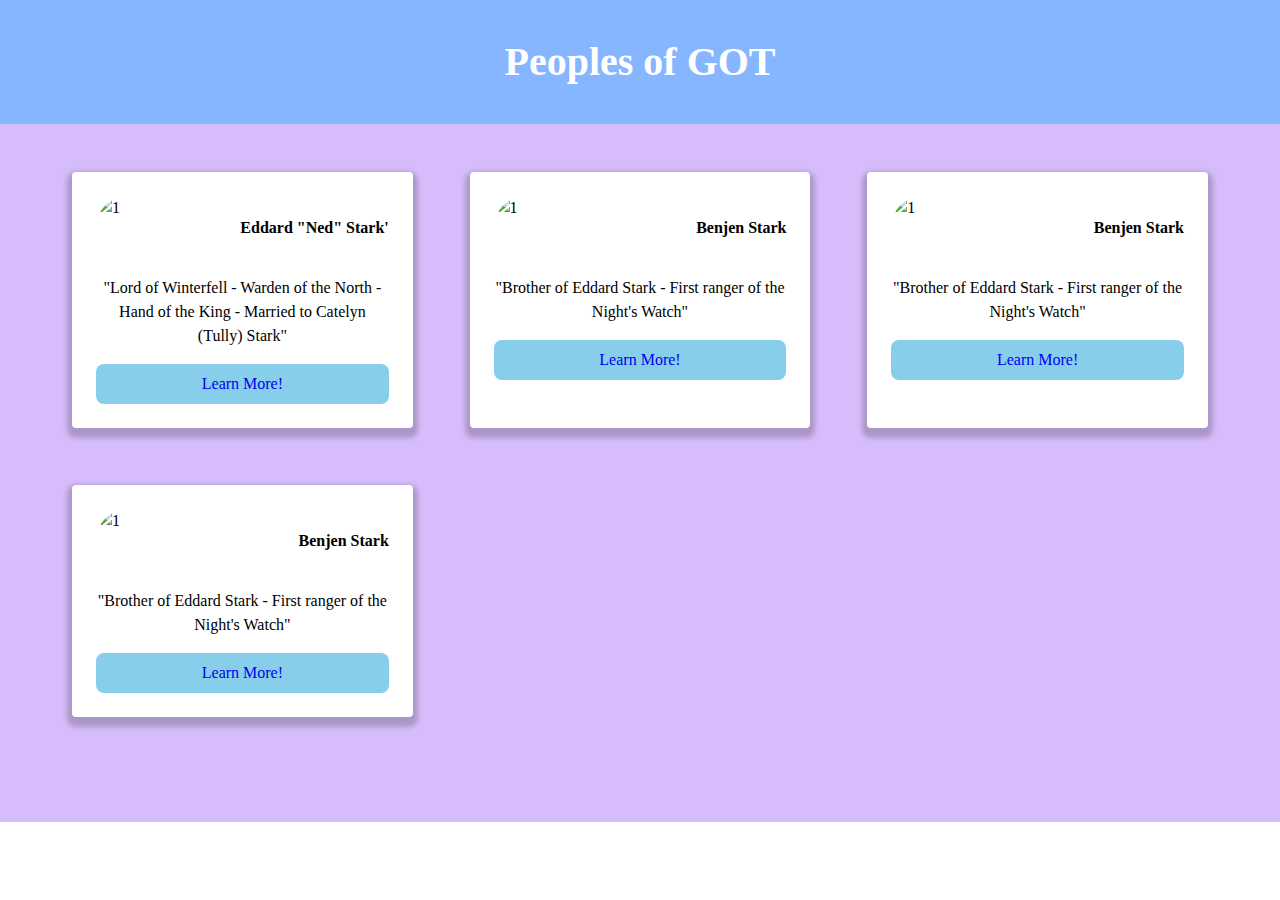
==== block-BJaaef/code/index.html @ c5e38f51 "dom" ====
<!DOCTYPE html>
<html lang="en">
  <head>
    <meta charset="UTF-8" />
    <meta name="viewport" content="width=device-width, initial-scale=1.0" />
    <title>GOT People</title>
    <link rel="stylesheet" href="style.css" />
  </head>
  <body>
    <header class="header">
         <h1>Peoples of GOT</h1>
    </header>
    <main>
      <section class="gots">
        <div class="container flex justify-between wrap">
          <article class="flex-30">
            <div class="flex justify-between align-center">
              <img src="https://raw.githubusercontent.com/nnnkit/json-data-collections/master/game-of-thrones/game-of-thrones-eddard-stark.jpg" alt="1">
              <p>Eddard "Ned" Stark'</p>

            </div>
            <h2 class="description"> "Lord of Winterfell - Warden of the North - Hand of the King - Married to Catelyn (Tully) Stark"</h2>
              <a href="#">Learn More!</a>
          </article>


          <article class="flex-30">
            <div class="flex justify-between align-center">
              <img src="https://raw.githubusercontent.com/nnnkit/json-data-collections/master/game-of-thrones/game-of-thrones-benjen-stark.jpg" alt="1">
              <p>Benjen Stark</p>

            </div>
            <h2 class="description"> "Brother of Eddard Stark - First ranger of the Night's Watch"</h2>
              <a href="#">Learn More!</a>
          </article>

          <article class="flex-30">
            <div class="flex justify-between align-center">
              <img src="https://raw.githubusercontent.com/nnnkit/json-data-collections/master/game-of-thrones/game-of-thrones-benjen-stark.jpg" alt="1">
              <p>Benjen Stark</p>

            </div>
            <h2 class="description"> "Brother of Eddard Stark - First ranger of the Night's Watch"</h2>
              <a href="#">Learn More!</a>
          </article>


          <article class="flex-30">
            <div class="flex justify-between align-center">
              <img src="https://raw.githubusercontent.com/nnnkit/json-data-collections/master/game-of-thrones/game-of-thrones-benjen-stark.jpg" alt="1">
              <p>Benjen Stark</p>

            </div>
            <h2 class="description"> "Brother of Eddard Stark - First ranger of the Night's Watch"</h2>
              <a href="#">Learn More!</a>
          </article>


        </div>

      </section>
    </main>
    <script src="./data.js"></script>
    <script src="./script.js"></script>
  </body>
</html>
---- block-BJaaef/code/style.css ----
/* {
  box-sizing: border-box;
}
body {
  font-family: -apple-system, BlinkMacSystemFont, "Segoe UI", Roboto, Oxygen,
    Ubuntu, Cantarell, "Open Sans", "Helvetica Neue", sans-serif;
}
.container {
  display: grid;
  grid-template-columns: repeat(auto-fit, minmax(500px, 1fr));
  grid-gap: 1rem;
}
.box {
  border: 2px solid #d6bcfa;
  height: 500px;
  border-radius: 10px;
}
h1,
h2 {
  text-align: center;
}*/




/* http://meyerweb.com/eric/tools/css/reset/ 
   v2.0 | 20110126
   License: none (public domain)
*/

html, body, div, span, applet, object, iframe,
h1, h2, h3, h4, h5, h6, p, blockquote, pre,
a, abbr, acronym, address, big, cite, code,
del, dfn, em, img, ins, kbd, q, s, samp,
small, strike, strong, sub, sup, tt, var,
b, u, i, center,
dl, dt, dd, ol, ul, li,
fieldset, form, label, legend,
table, caption, tbody, tfoot, thead, tr, th, td,
article, aside, canvas, details, embed, 
figure, figcaption, footer, header, hgroup, 
menu, nav, output, ruby, section, summary,
time, mark, audio, video {
  margin: 0;
  padding: 0;
  border: 0;
  font-size: 100%;
  font: inherit;
  vertical-align: baseline;
}
/* HTML5 display-role reset for older browsers */
article, aside, details, figcaption, figure, 
footer, header, hgroup, menu, nav, section {
  display: block;
}
body {
  line-height: 1;
}
ol, ul {
  list-style: none;
}
blockquote, q {
  quotes: none;
}
blockquote:before, blockquote:after,
q:before, q:after {
  content: '';
  content: none;
}
table {
  border-collapse: collapse;
  border-spacing: 0;
}

*,
*::before,
*::after {
    box-sizing: border-box;
}

html {
    font-size: 16px;
}

body {
    line-height: 1.5;
    font-size: 1rem;
    
    
}

a {
    text-decoration: none;
}

.container {
	max-width: 1200px;
	width: 100%;
	margin: 0 auto;
	padding: 0 2rem;
}

.flex {
	display: flex;
}


.justify-between {
	justify-content: space-between;
}

.align-center {
  align-items: center;
}

.wrap {
  flex-wrap: wrap;
}

/*width*/

.flex-30 {
  flex: 0 1 30%;
}

/*button*/

.btn {
  display: inline-block;
  padding: 0.5rem 2rem;
  outline: none;
  border: none;
  color: #fff;
  background-color: var(--primary);
  border-radius: 0.25rem;
  cursor: pointer;
}

.btn:hover {
  box-shadow: 0 2px 6px rgba(0,0,0,0.3);
  opacity: 0.8;
  color: white;
}



/*header*/


.header {
  background-color: rgba(0, 102, 255, 0.479);
  color:  white;
  padding: 2rem 0;
  text-align: center;
}

h1  {
  font-size: 2.5rem;
  font-weight: 700;
  
}


/* GOT*/
 .gots {
   background-color: #d6bcfa;
   padding: 3rem 0;
 }


 .gots article  {
  background-color: white;
  /*text-align: center;*/
  padding: 1.5rem;
  border-radius: 0.25rem;
  box-shadow: 0 5px 5px 5px rgb(0 0 0 / 20%);
  margin-bottom: 5%;
 }


 .gots img  {
   width: 4rem;
   height: 4rem;
   border-radius: 50%;
 }


 .gots article p {
   font-weight: 700;
 }


 h1 , h2 {
   text-align: center;
 }



 .description  {
   margin: 1rem 0;
 }



 .gots a  {
   display: block;
   background-color: skyblue;
   padding: 0.5rem;
   text-align: center;
   border-radius: .5rem;
 }
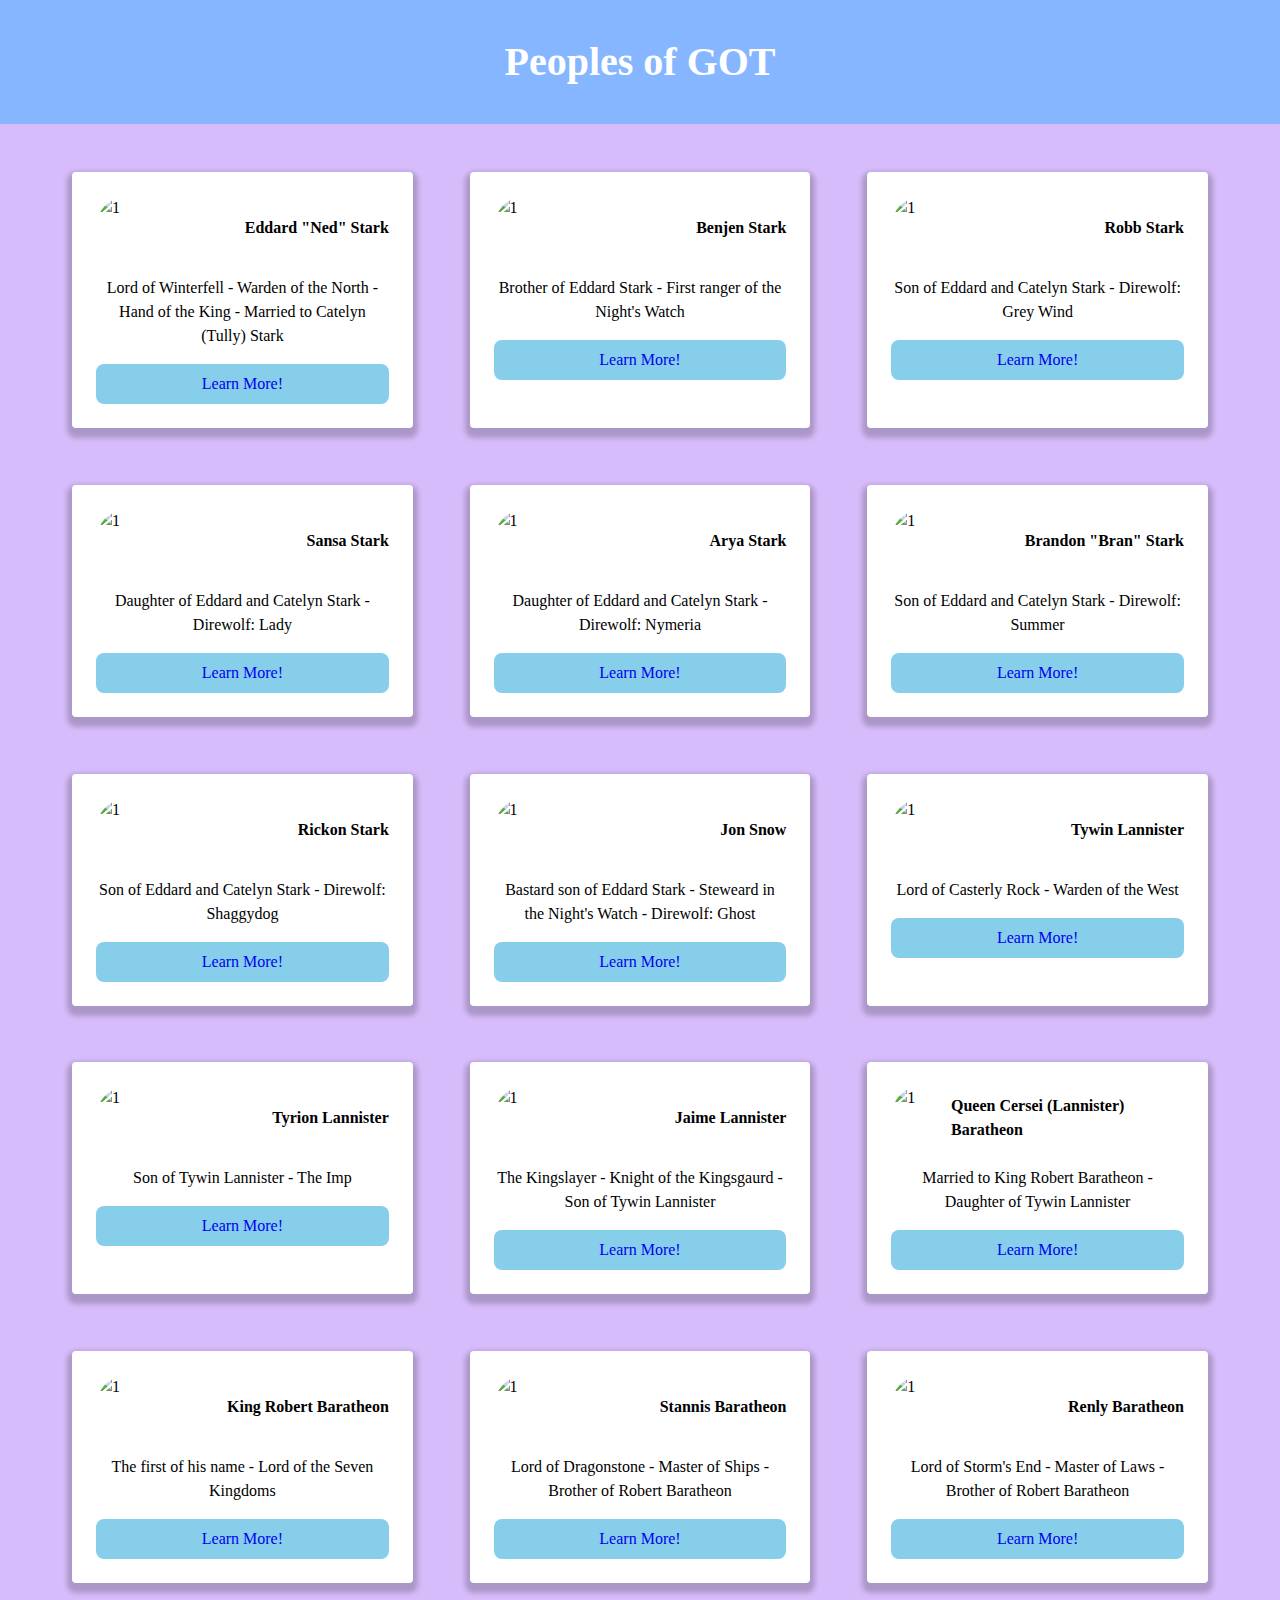
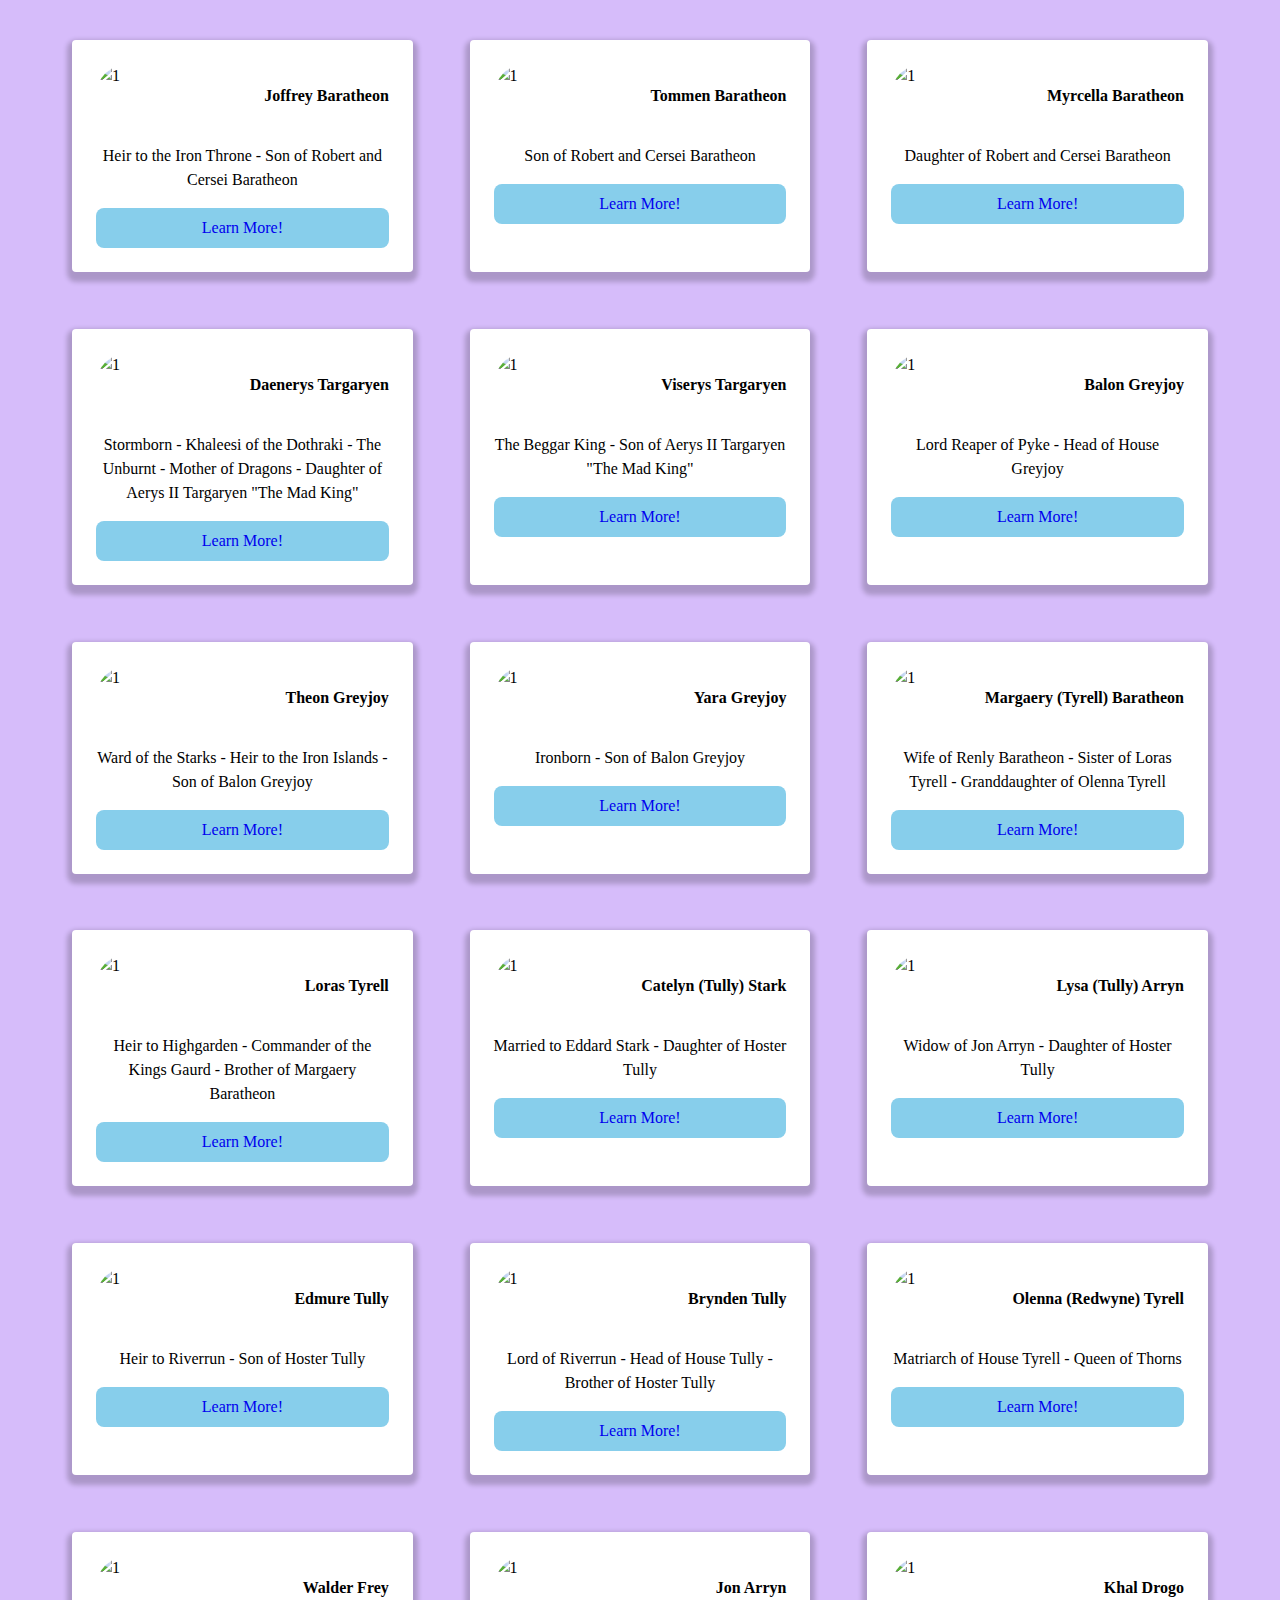
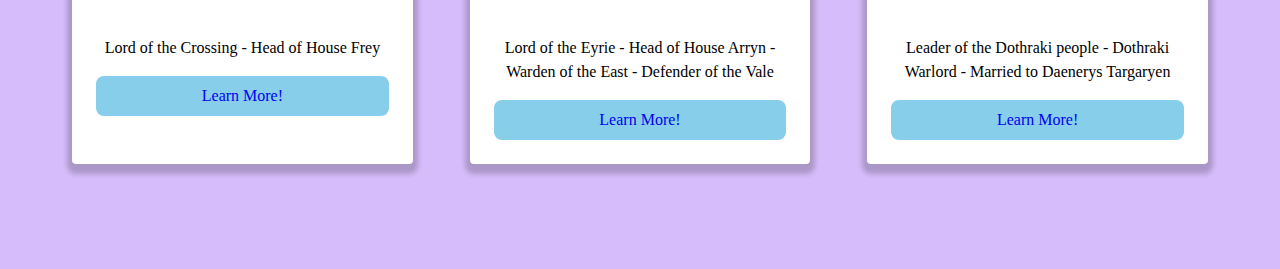
==== commit 18467536: "dom" ====
--- a/block-BJaaef/code/index.html
+++ b/block-BJaaef/code/index.html
@@ -13,54 +13,14 @@
     <main>
       <section class="gots">
         <div class="container flex justify-between wrap">
-          <article class="flex-30">
-            <div class="flex justify-between align-center">
-              <img src="https://raw.githubusercontent.com/nnnkit/json-data-collections/master/game-of-thrones/game-of-thrones-eddard-stark.jpg" alt="1">
-              <p>Eddard "Ned" Stark'</p>
-
-            </div>
-            <h2 class="description"> "Lord of Winterfell - Warden of the North - Hand of the King - Married to Catelyn (Tully) Stark"</h2>
-              <a href="#">Learn More!</a>
-          </article>
-
-
-          <article class="flex-30">
-            <div class="flex justify-between align-center">
-              <img src="https://raw.githubusercontent.com/nnnkit/json-data-collections/master/game-of-thrones/game-of-thrones-benjen-stark.jpg" alt="1">
-              <p>Benjen Stark</p>
-
-            </div>
-            <h2 class="description"> "Brother of Eddard Stark - First ranger of the Night's Watch"</h2>
-              <a href="#">Learn More!</a>
-          </article>
-
-          <article class="flex-30">
-            <div class="flex justify-between align-center">
-              <img src="https://raw.githubusercontent.com/nnnkit/json-data-collections/master/game-of-thrones/game-of-thrones-benjen-stark.jpg" alt="1">
-              <p>Benjen Stark</p>
-
-            </div>
-            <h2 class="description"> "Brother of Eddard Stark - First ranger of the Night's Watch"</h2>
-              <a href="#">Learn More!</a>
-          </article>
-
-
-          <article class="flex-30">
-            <div class="flex justify-between align-center">
-              <img src="https://raw.githubusercontent.com/nnnkit/json-data-collections/master/game-of-thrones/game-of-thrones-benjen-stark.jpg" alt="1">
-              <p>Benjen Stark</p>
-
-            </div>
-            <h2 class="description"> "Brother of Eddard Stark - First ranger of the Night's Watch"</h2>
-              <a href="#">Learn More!</a>
-          </article>
+         
 
 
         </div>
 
       </section>
     </main>
-    <script src="./data.js"></script>
-    <script src="./script.js"></script>
+    <script src="data.js"></script>
+    <script src="script.js"></script>
   </body>
 </html>
